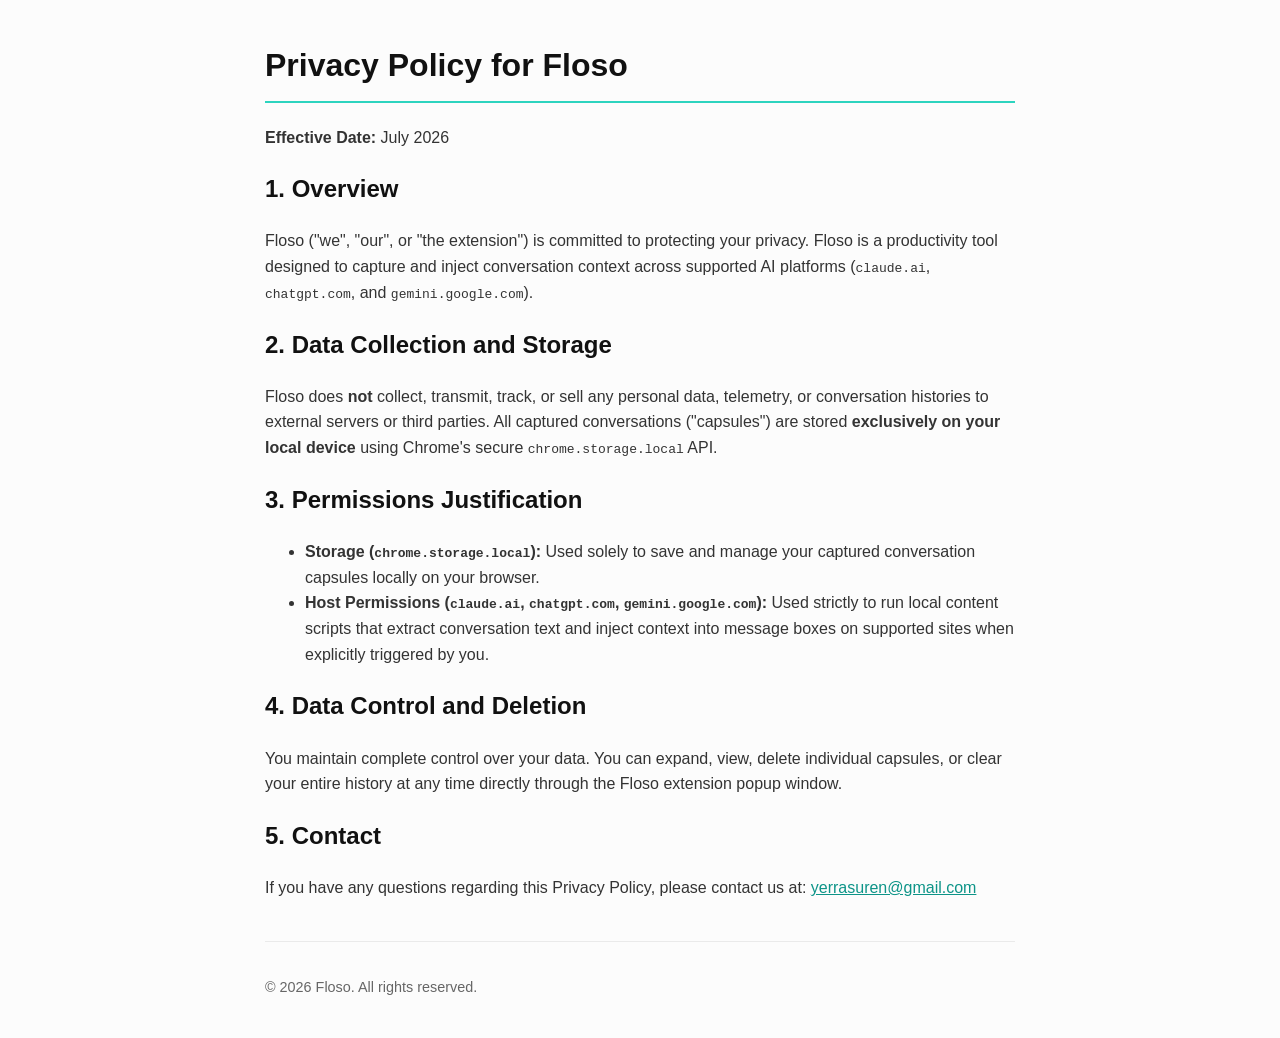
==== index.html @ 4f2759ec "index.html" ====
<!DOCTYPE html>
<html lang="en">
<head>
  <meta charset="UTF-8" />
  <meta name="viewport" content="width=device-width, initial-scale=1.0" />
  <title>Privacy Policy - Floso</title>
  <style>
    body {
      font-family: -apple-system, BlinkMacSystemFont, "Segoe UI", Roboto, Helvetica, Arial, sans-serif;
      line-height: 1.6;
      color: #333;
      max-width: 750px;
      margin: 40px auto;
      padding: 0 20px;
      background-color: #fcfcfc;
    }
    h1, h2 {
      color: #111;
    }
    h1 {
      border-bottom: 2px solid #2dd4bf;
      padding-bottom: 10px;
    }
    a {
      color: #0d9488;
    }
    .footer {
      margin-top: 40px;
      font-size: 0.9em;
      color: #666;
      border-top: 1px solid #eaeaea;
      padding-top: 20px;
    }
  </style>
</head>
<body>

  <h1>Privacy Policy for Floso</h1>
  <p><strong>Effective Date:</strong> July 2026</p>

  <h2>1. Overview</h2>
  <p>Floso ("we", "our", or "the extension") is committed to protecting your privacy. Floso is a productivity tool designed to capture and inject conversation context across supported AI platforms (<code>claude.ai</code>, <code>chatgpt.com</code>, and <code>gemini.google.com</code>).</p>

  <h2>2. Data Collection and Storage</h2>
  <p>Floso does <strong>not</strong> collect, transmit, track, or sell any personal data, telemetry, or conversation histories to external servers or third parties. All captured conversations ("capsules") are stored <strong>exclusively on your local device</strong> using Chrome's secure <code>chrome.storage.local</code> API.</p>

  <h2>3. Permissions Justification</h2>
  <ul>
    <li><strong>Storage (<code>chrome.storage.local</code>):</strong> Used solely to save and manage your captured conversation capsules locally on your browser.</li>
    <li><strong>Host Permissions (<code>claude.ai</code>, <code>chatgpt.com</code>, <code>gemini.google.com</code>):</strong> Used strictly to run local content scripts that extract conversation text and inject context into message boxes on supported sites when explicitly triggered by you.</li>
  </ul>

  <h2>4. Data Control and Deletion</h2>
  <p>You maintain complete control over your data. You can expand, view, delete individual capsules, or clear your entire history at any time directly through the Floso extension popup window.</p>

  <h2>5. Contact</h2>
  <p>If you have any questions regarding this Privacy Policy, please contact us at: <a href="mailto:yerrasuren@gmail.com">yerrasuren@gmail.com</a></p>

  <div class="footer">
    <p>&copy; 2026 Floso. All rights reserved.</p>
  </div>

</body>
</html>
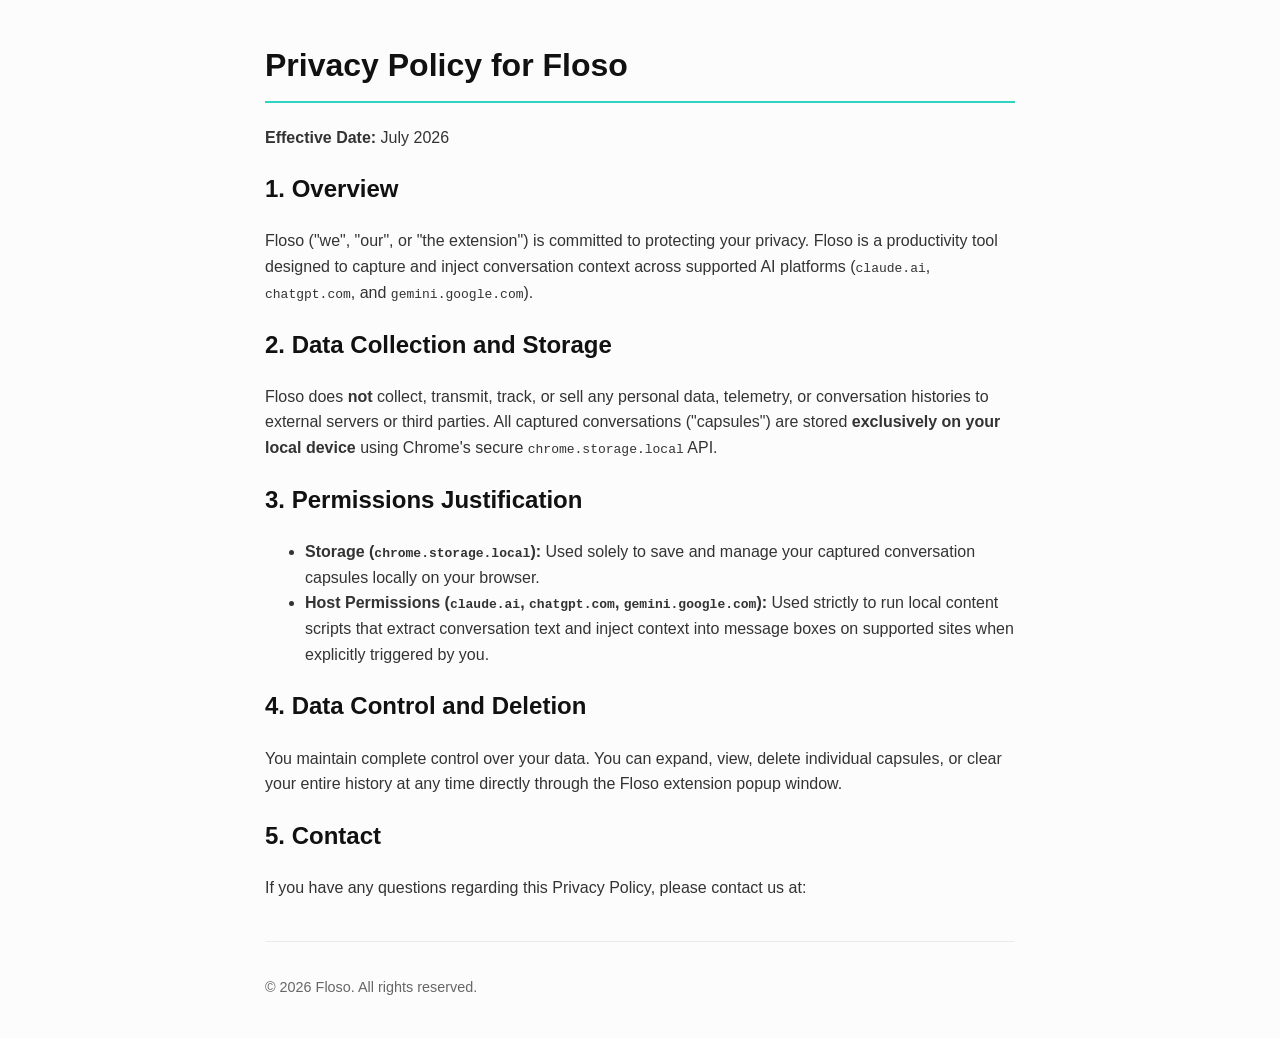
==== commit cadb21da: "Update index.html" ====
--- a/index.html
+++ b/index.html
@@ -54,7 +54,7 @@
   <p>You maintain complete control over your data. You can expand, view, delete individual capsules, or clear your entire history at any time directly through the Floso extension popup window.</p>
 
   <h2>5. Contact</h2>
-  <p>If you have any questions regarding this Privacy Policy, please contact us at: <a href="mailto:yerrasuren@gmail.com">yerrasuren@gmail.com</a></p>
+  <p>If you have any questions regarding this Privacy Policy, please contact us at: 
 
   <div class="footer">
     <p>&copy; 2026 Floso. All rights reserved.</p>
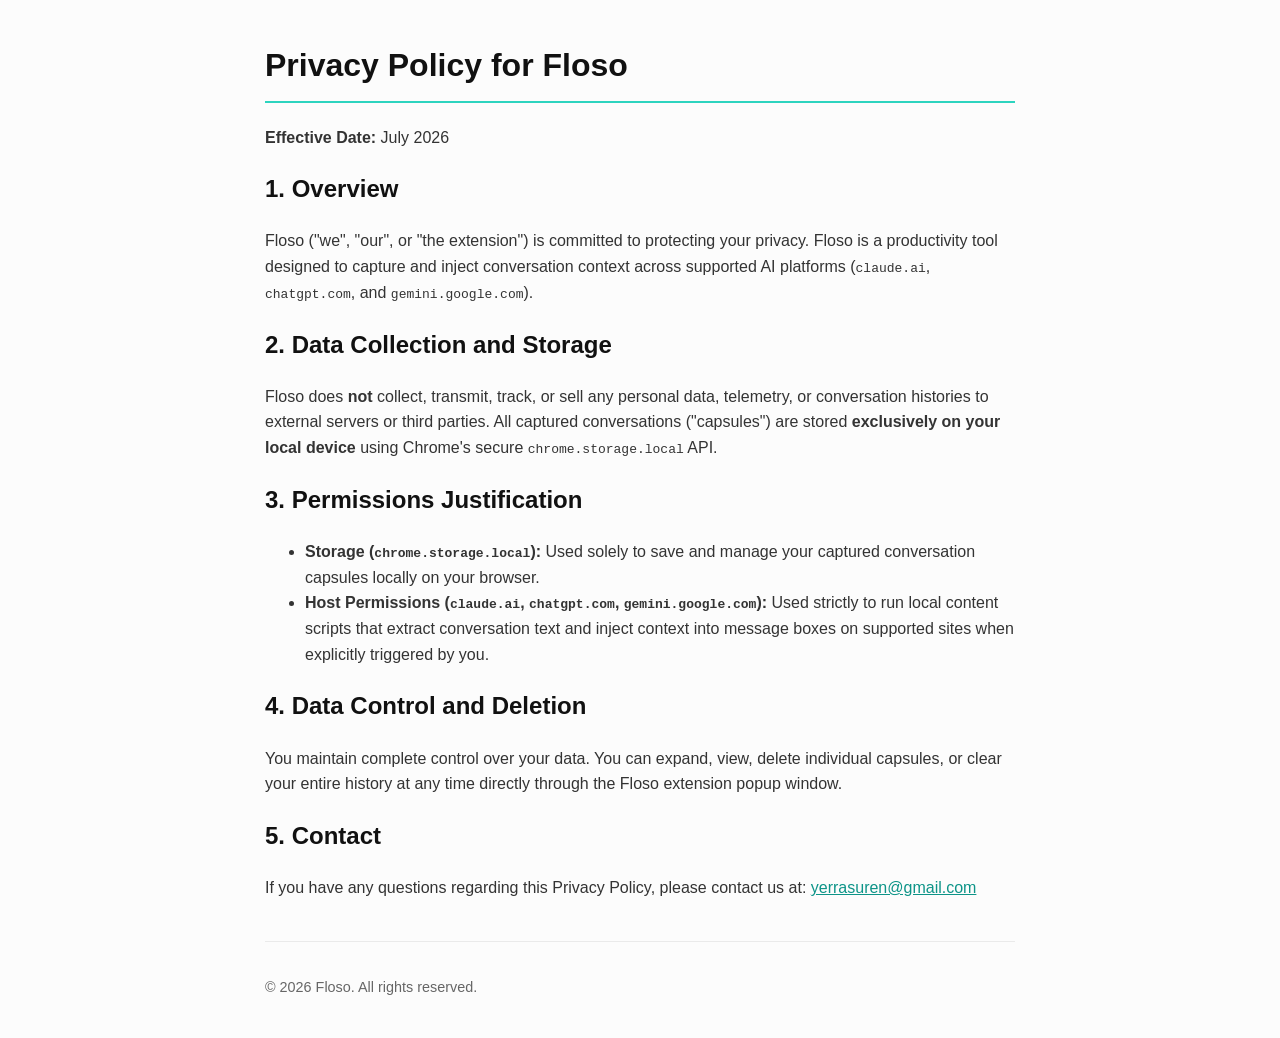
==== commit 3417fa4a: "Add email link for privacy policy contact Added email contact link for privacy inquiries." ====
--- a/index.html
+++ b/index.html
@@ -54,7 +54,7 @@
   <p>You maintain complete control over your data. You can expand, view, delete individual capsules, or clear your entire history at any time directly through the Floso extension popup window.</p>
 
   <h2>5. Contact</h2>
-  <p>If you have any questions regarding this Privacy Policy, please contact us at: 
+  <p>If you have any questions regarding this Privacy Policy, please contact us at: <a href="mailto:yerrasuren@gmail.com">yerrasuren@gmail.com</a></p>
 
   <div class="footer">
     <p>&copy; 2026 Floso. All rights reserved.</p>
